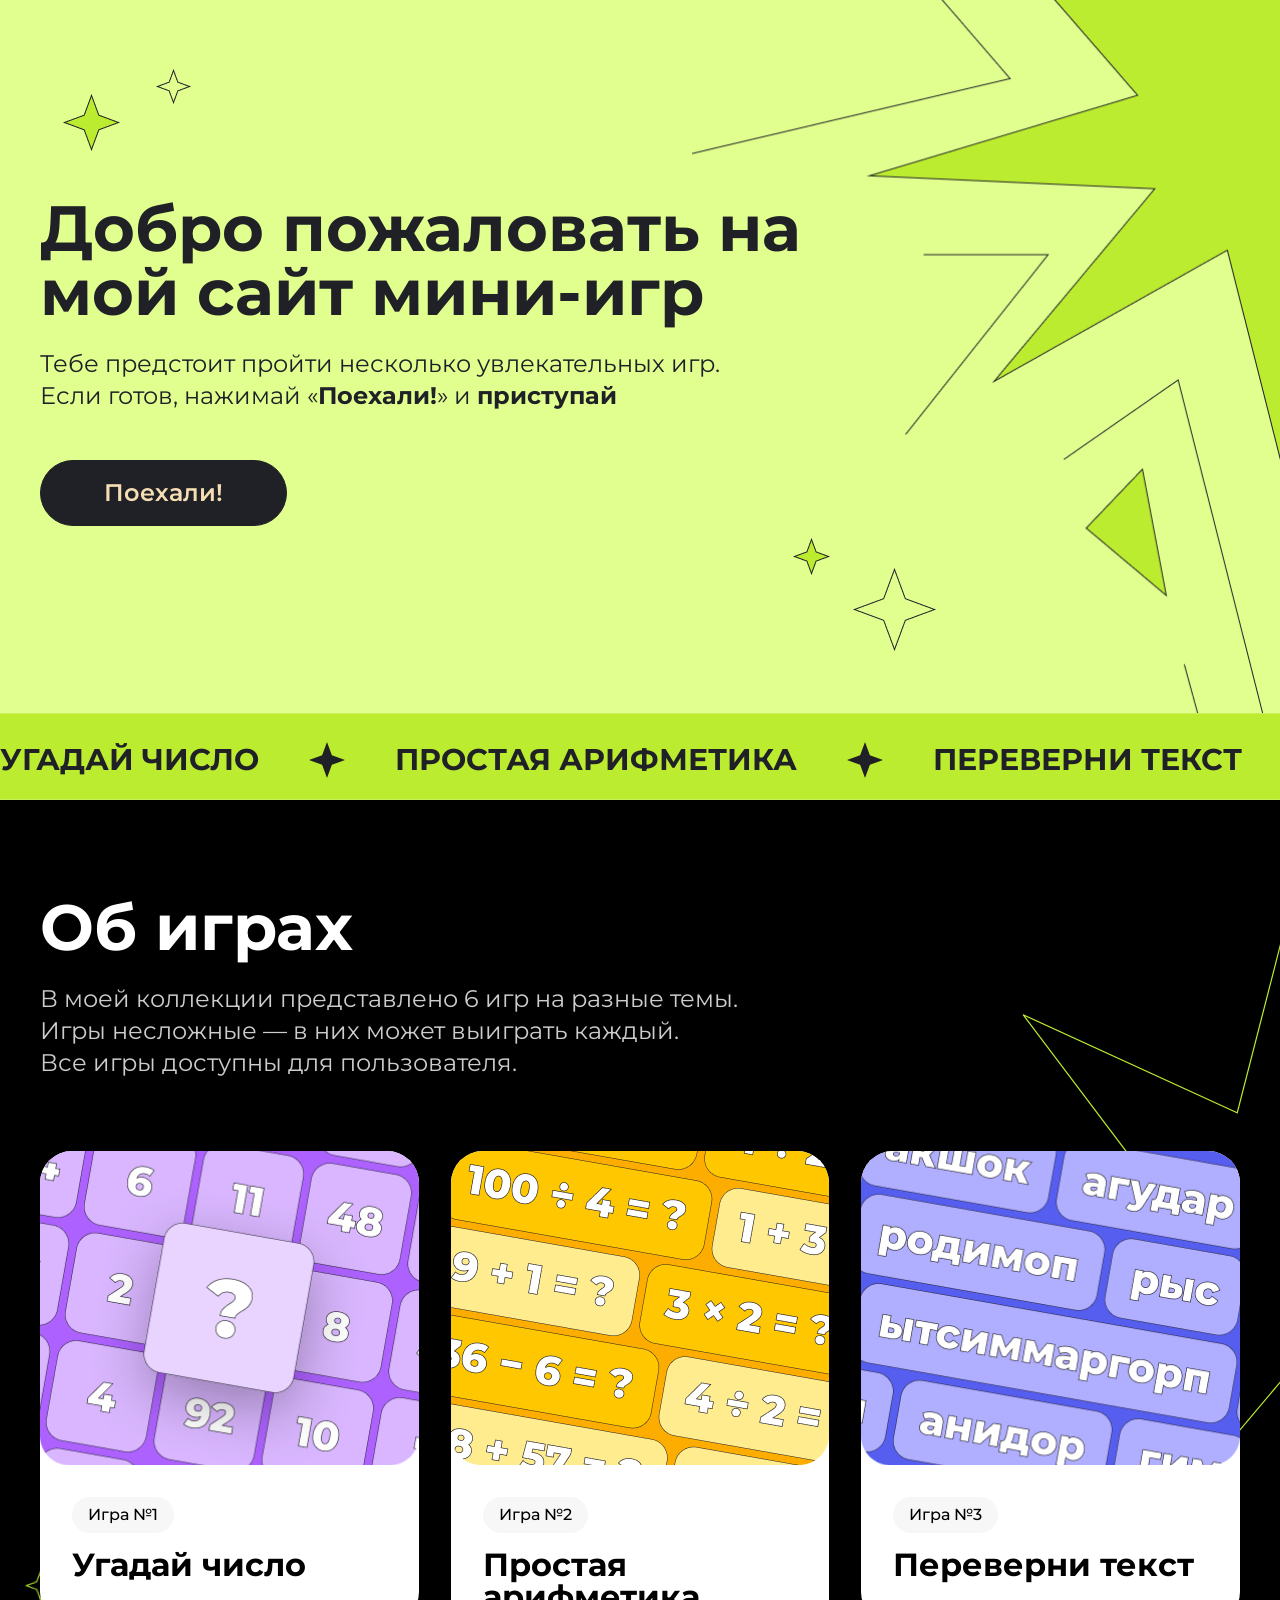
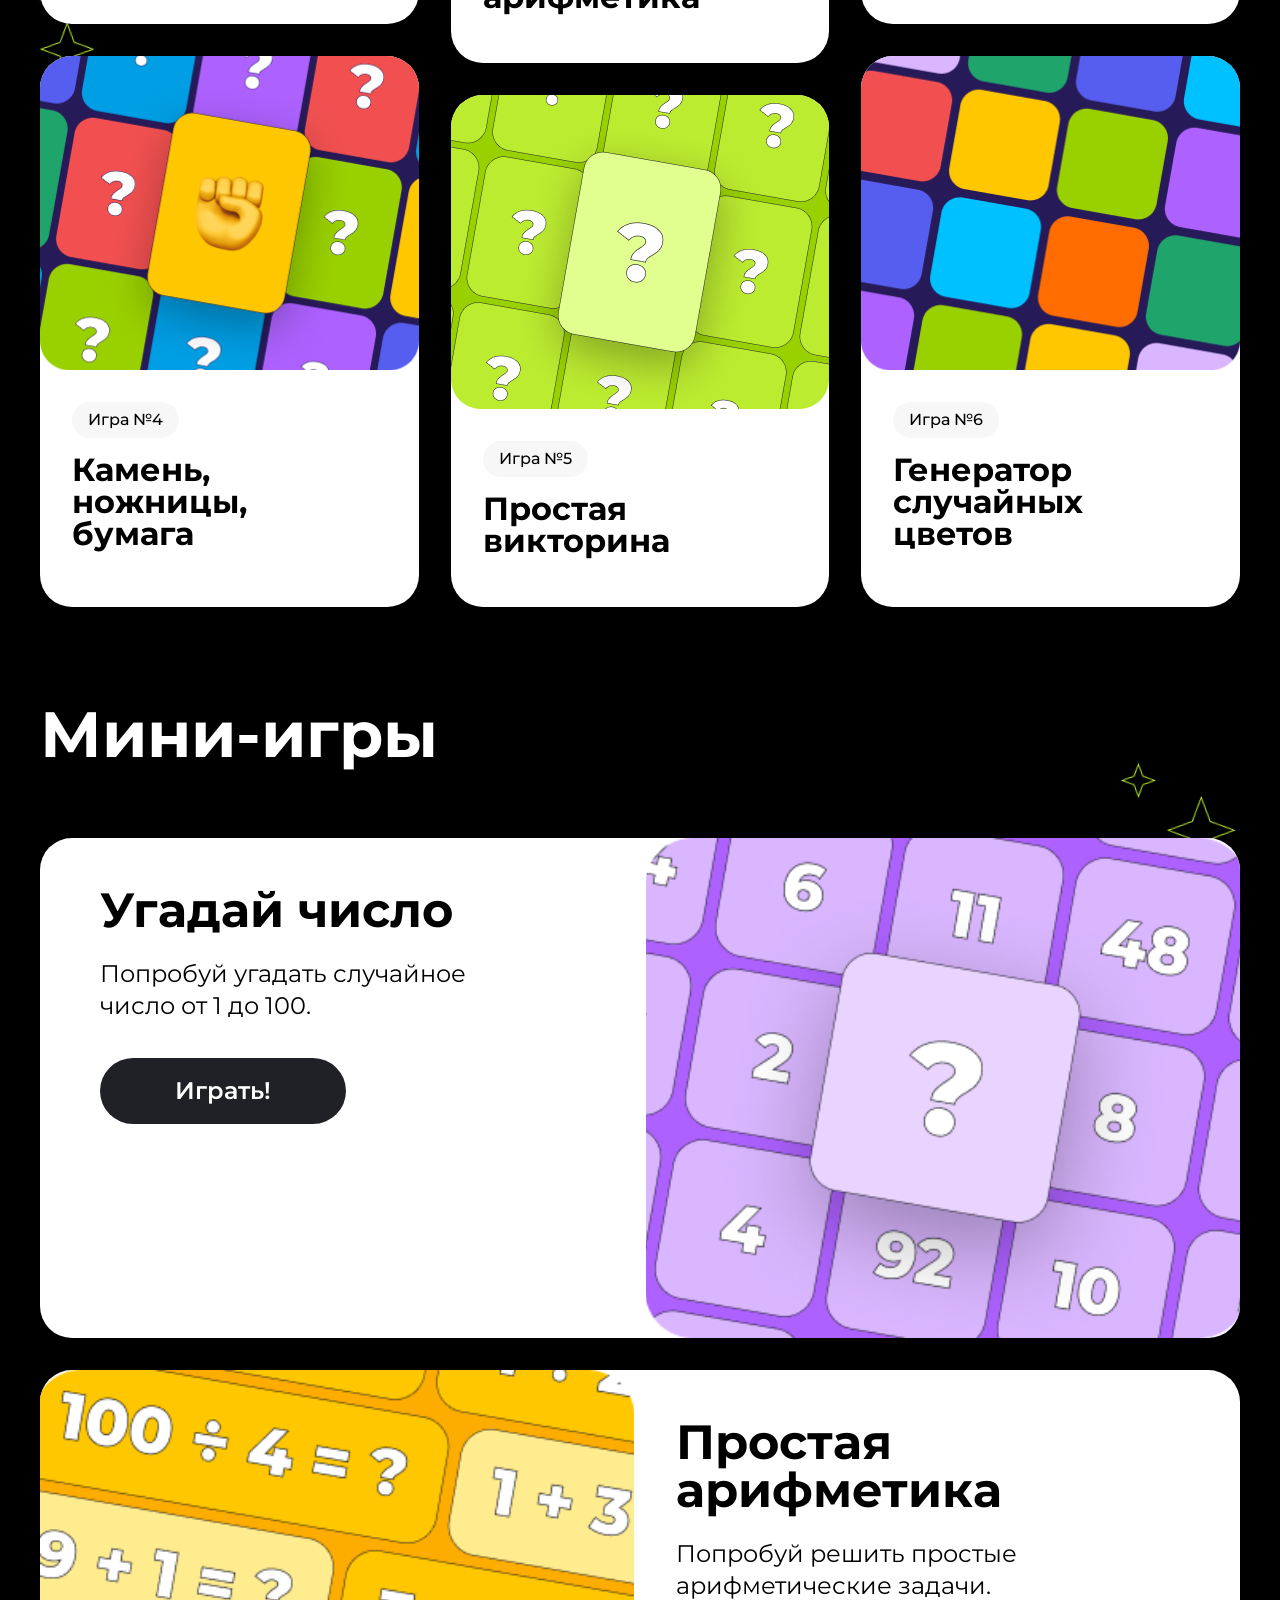
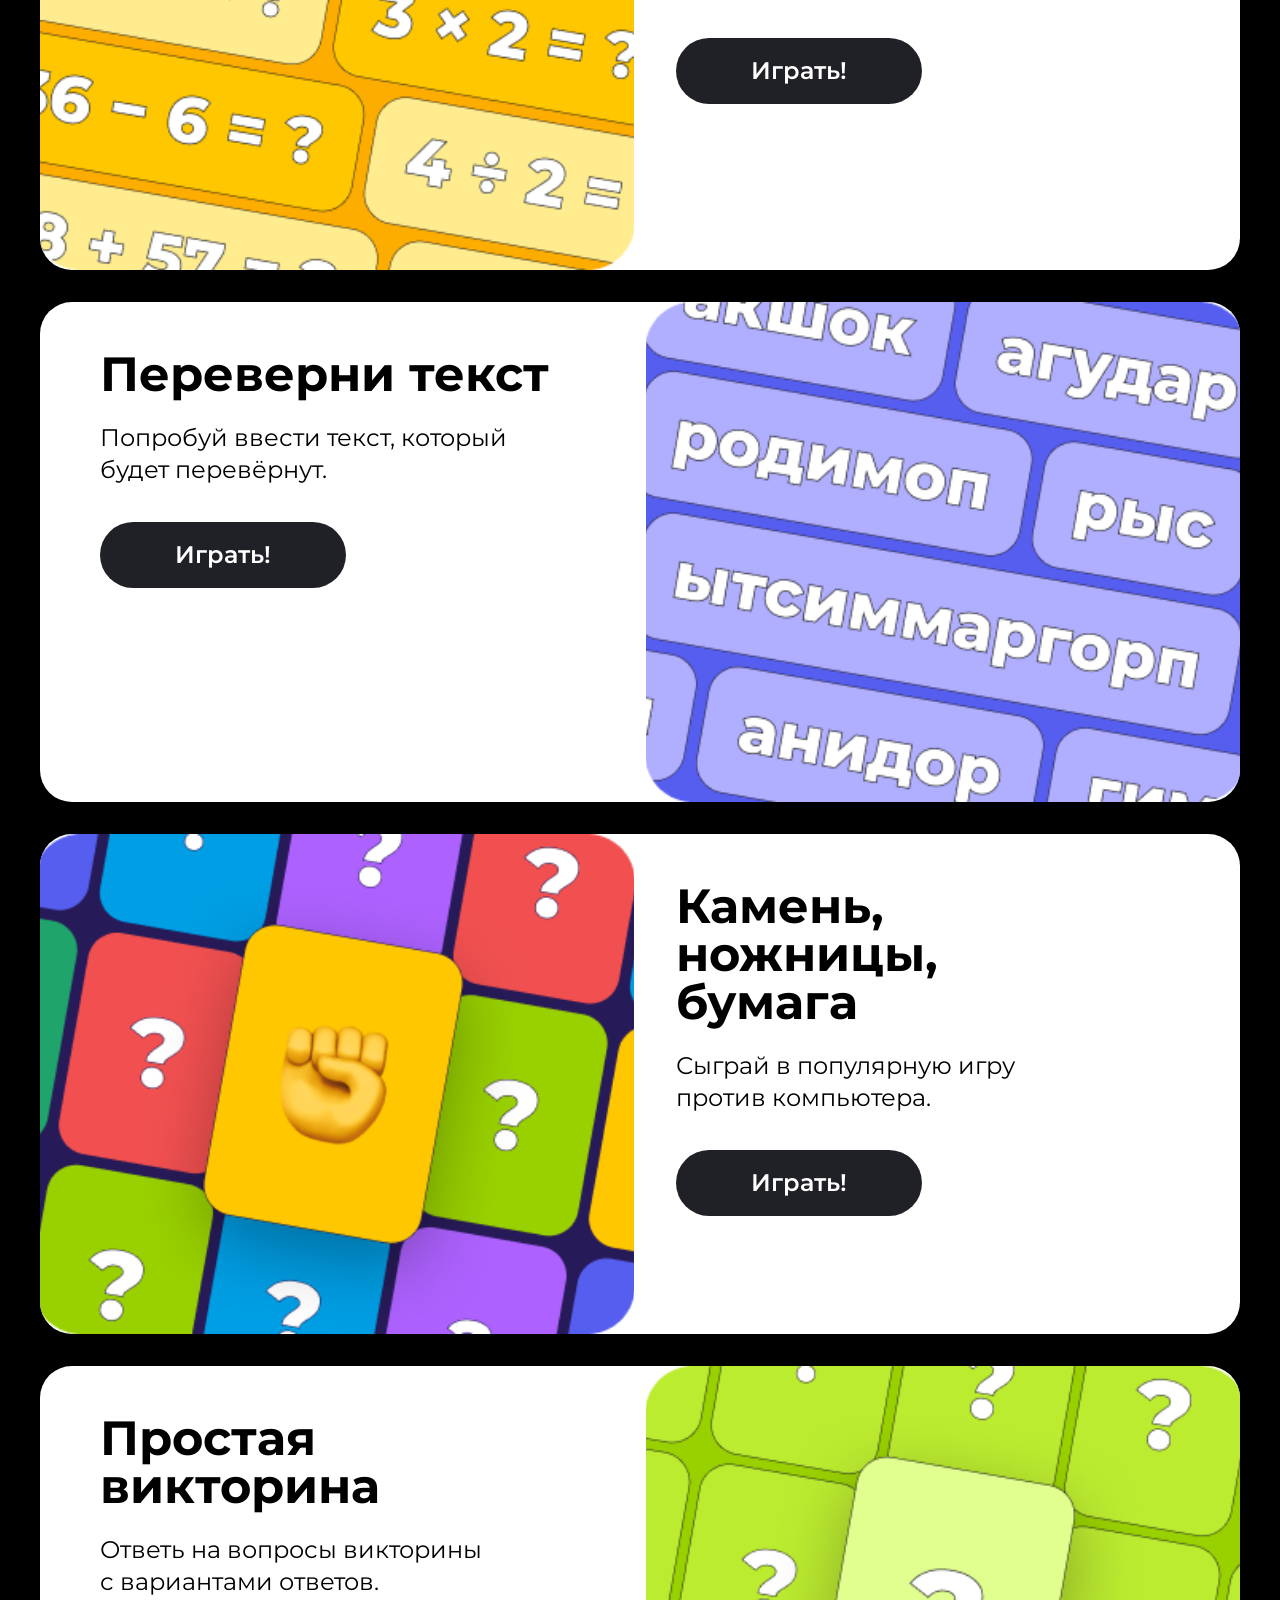
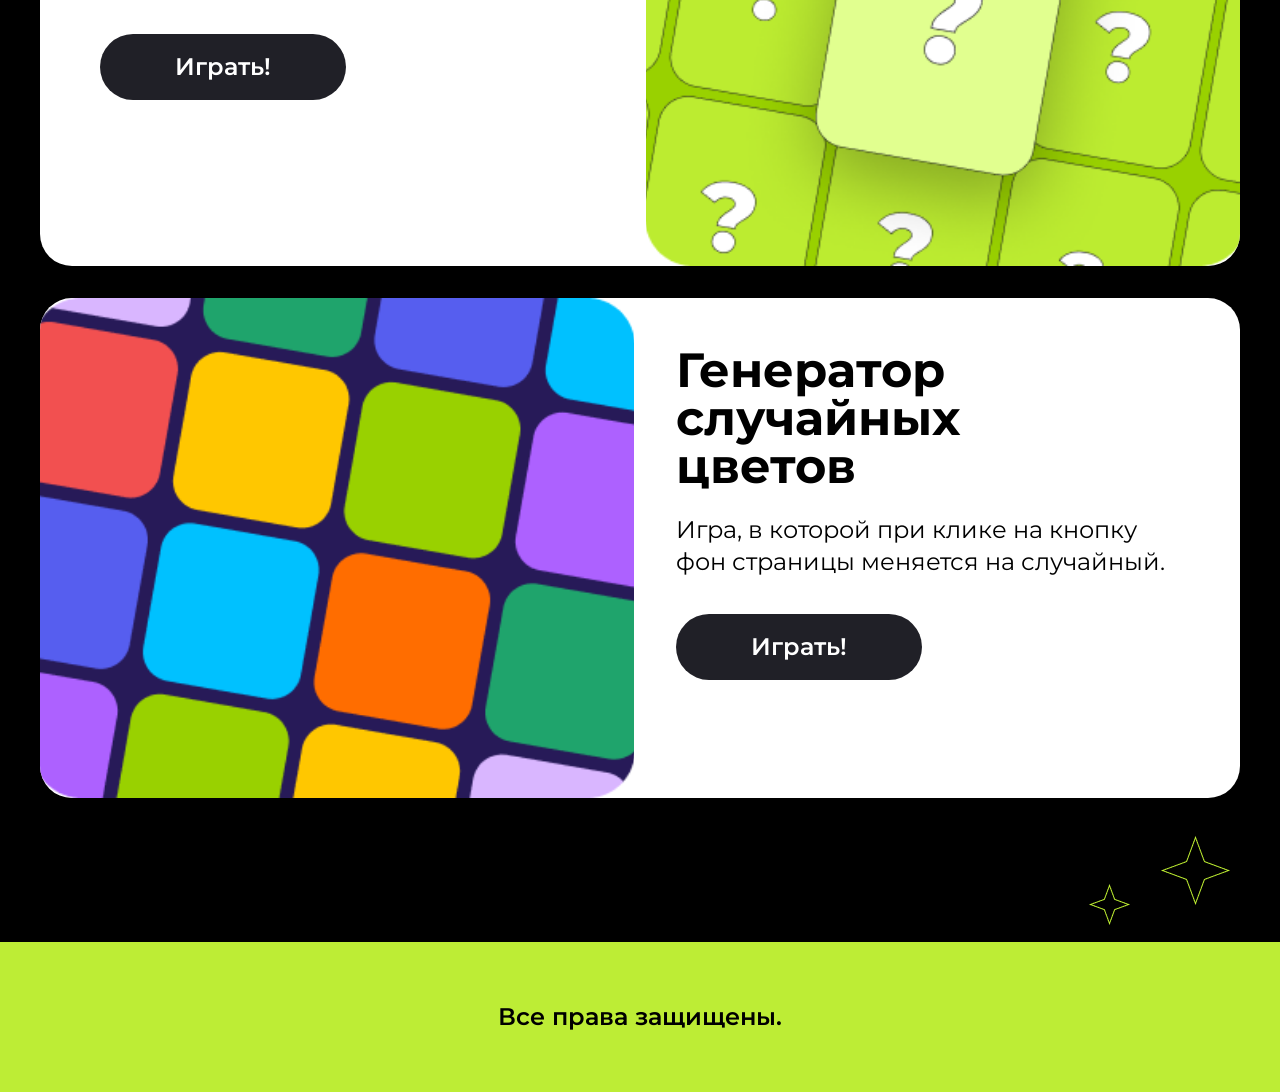
==== index.html @ 779cd5af "исправление замечаний куратора" ====
<!doctype html>
<html lang="en">
  <head>
    <meta charset="UTF-8" />
    <meta name="viewport" content="width=device-width, initial-scale=1.0" />
    <title>Homework1.</title>
    <link rel="preconnect" href="https://fonts.googleapis.com" />
    <link rel="preconnect" href="https://fonts.gstatic.com" crossorigin />
    <link
      href="https://fonts.googleapis.com/css2?family=Montserrat:ital,wght@0,100..900;1,100..900&display=swap"
      rel="stylesheet"
    />

    <link rel="stylesheet" href="style.css" />
  </head>
  <body>
    <div class="wrapper">
      <div class="star-decor">
        <img
          src="./img/Stardekor1.png"
          alt="Декор"
          class="star-decor__left-mini"
        />
        <img
          src="./img/Stardecor2.png"
          alt="Декор"
          class="star-decor__left-big"
        />
        <img
          src="./img/Stardecor3.png"
          alt="Декор"
          class="star-decor__right-mini"
        />
        <img
          src="./img/Stardecor4.png"
          alt="Декор"
          class="star-decor__right-big"
        />
        <img
          src="./img/Stardecor5.png"
          alt="Декор"
          class="star-decor__bottom-mini"
        />
        <img
          src="./img/Stardecor6.png"
          alt="Декор"
          class="star-decor__bottom-big"
        />
      </div>

      <!-- ==================== 1. ГЛАВНЫЙ ЭКРАН (ШАПКА) ==================== -->
      <header class="hero">
        <div class="hero__card welcome-card center">
          <!-- Контентная левая часть с текстом -->
          <div class="welcome-card__content">
            <h1 class="welcome-card__title">
              Добро пожаловать на мой сайт мини-игр
            </h1>
            <p class="welcome-card__text">
              Тебе предстоит пройти несколько увлекательных игр. Если готов,
              нажимай «<strong>Поехали!</strong>» и <strong>приступай</strong>
            </p>
            <!-- <button class="welcome-card__btn">Поехали!</button>
          </div>-->
            <a href="#games-about" class="welcome-card__btn welcome-card__btn"
              >Поехали!</a
            >
            <a href="#mobile-games-about" class="welcome-card__mob-btn"
              >Поехали!</a
            >

            <!-- Большая звезда-вспышка (Ваш Star 1) — вынесена отдельно как независимый фон -->
            <img
              class="welcome-card__image"
              src="./img/Star1.png"
              alt="Большая звезда"
            />
            <img
              class="welcome-card__mobil"
              src="./img/mobilstar.png"
              alt="Мобильная звеза"
            />

            <!-- Невидимая обертка, которая запирает маленькие звездочки внутри зеленого поля -->
            <div class="welcome-card__stars">
              <img
                class="welcome-card__star welcome-card__star_2"
                src="./img/Star2.png"
                alt="Декор"
              />
              <img
                class="welcome-card__star welcome-card__star_3"
                src="./img/Star3.png"
                alt="Декор"
              />
              <img
                class="welcome-card__star welcome-card__star_4"
                src="./img/Star4.png"
                alt="Декор"
              />
              <img
                class="welcome-card__star welcome-card__star_5"
                src="./img/Star5.png"
                alt="Декор"
              />
            </div>

            <!-- БЕГУЩАЯ СТРОКА С НАЗВАНИЯМИ ИГР -->
            <div class="hero__marquee marquee">
              <div class="marquee__inner">
                <!-- Оригинальный ряд -->
                <div class="marquee__line">
                  <span>УГАДАЙ ЧИСЛО</span>
                  <svg
                    class="marquee__star"
                    width="20"
                    height="20"
                    viewBox="0 0 36 36"
                    fill="none"
                    xmlns="http://w3.org"
                  >
                    <path
                      d="M18 0L22.8616 13.1384L36 18L22.8616 22.8616L18 36L13.1384 22.8616L0 18L13.1384 13.1384L18 0Z"
                      fill="currentColor"
                    />
                  </svg>

                  <span>ПРОСТАЯ АРИФМЕТИКА</span>
                  <svg
                    class="marquee__star"
                    width="20"
                    height="20"
                    viewBox="0 0 36 36"
                    fill="none"
                    xmlns="http://w3.org"
                  >
                    <path
                      d="M18 0L22.8616 13.1384L36 18L22.8616 22.8616L18 36L13.1384 22.8616L0 18L13.1384 13.1384L18 0Z"
                      fill="currentColor"
                    />
                  </svg>

                  <span>ПЕРЕВЕРНИ ТЕКСТ</span>
                  <svg
                    class="marquee__star"
                    width="20"
                    height="20"
                    viewBox="0 0 36 36"
                    fill="none"
                    xmlns="http://w3.org"
                  >
                    <path
                      d="M18 0L22.8616 13.1384L36 18L22.8616 22.8616L18 36L13.1384 22.8616L0 18L13.1384 13.1384L18 0Z"
                      fill="currentColor"
                    />
                  </svg>

                  <span>КАМЕНЬ, НОЖНИЦЫ, БУМАГА</span>
                  <svg
                    class="marquee__star"
                    width="20"
                    height="20"
                    viewBox="0 0 36 36"
                    fill="none"
                    xmlns="http://w3.org"
                  >
                    <path
                      d="M18 0L22.8616 13.1384L36 18L22.8616 22.8616L18 36L13.1384 22.8616L0 18L13.1384 13.1384L18 0Z"
                      fill="currentColor"
                    />
                  </svg>

                  <span>ПРОСТАЯ ВИКТОРИНА</span>
                  <svg
                    class="marquee__star"
                    width="20"
                    height="20"
                    viewBox="0 0 36 36"
                    fill="none"
                    xmlns="http://w3.org"
                  >
                    <path
                      d="M18 0L22.8616 13.1384L36 18L22.8616 22.8616L18 36L13.1384 22.8616L0 18L13.1384 13.1384L18 0Z"
                      fill="currentColor"
                    />
                  </svg>

                  <span>ГЕНЕРАТОР ЦВЕТОВ</span>
                  <svg
                    class="marquee__star"
                    width="20"
                    height="20"
                    viewBox="0 0 36 36"
                    fill="none"
                    xmlns="http://w3.org"
                  >
                    <path
                      d="M18 0L22.8616 13.1384L36 18L22.8616 22.8616L18 36L13.1384 22.8616L0 18L13.1384 13.1384L18 0Z"
                      fill="currentColor"
                    />
                  </svg>
                </div>
                <!-- Копия ряда для эффекта бесконечной прокрутки -->
                <div class="marquee__line" aria-hidden="true">
                  <span>УГАДАЙ ЧИСЛО</span>
                  <svg
                    class="marquee__star"
                    width="20"
                    height="20"
                    viewBox="0 0 36 36"
                    fill="none"
                    xmlns="http://w3.org"
                  >
                    <path
                      d="M18 0L22.8616 13.1384L36 18L22.8616 22.8616L18 36L13.1384 22.8616L0 18L13.1384 13.1384L18 0Z"
                      fill="currentColor"
                    />
                  </svg>

                  <span>ПРОСТАЯ АРИФМЕТИКА</span>
                  <svg
                    class="marquee__star"
                    width="20"
                    height="20"
                    viewBox="0 0 36 36"
                    fill="none"
                    xmlns="http://w3.org"
                  >
                    <path
                      d="M18 0L22.8616 13.1384L36 18L22.8616 22.8616L18 36L13.1384 22.8616L0 18L13.1384 13.1384L18 0Z"
                      fill="currentColor"
                    />
                  </svg>

                  <span>ПЕРЕВЕРНИ ТЕКСТ</span>
                  <svg
                    class="marquee__star"
                    width="20"
                    height="20"
                    viewBox="0 0 36 36"
                    fill="none"
                    xmlns="http://w3.org"
                  >
                    <path
                      d="M18 0L22.8616 13.1384L36 18L22.8616 22.8616L18 36L13.1384 22.8616L0 18L13.1384 13.1384L18 0Z"
                      fill="currentColor"
                    />
                  </svg>

                  <span>КАМЕНЬ, НОЖНИЦЫ, БУМАГА</span>
                  <svg
                    class="marquee__star"
                    width="20"
                    height="20"
                    viewBox="0 0 36 36"
                    fill="none"
                    xmlns="http://w3.org"
                  >
                    <path
                      d="M18 0L22.8616 13.1384L36 18L22.8616 22.8616L18 36L13.1384 22.8616L0 18L13.1384 13.1384L18 0Z"
                      fill="currentColor"
                    />
                  </svg>

                  <span>ПРОСТАЯ ВИКТОРИНА</span>
                  <svg
                    class="marquee__star"
                    width="20"
                    height="20"
                    viewBox="0 0 36 36"
                    fill="none"
                    xmlns="http://w3.org"
                  >
                    <path
                      d="M18 0L22.8616 13.1384L36 18L22.8616 22.8616L18 36L13.1384 22.8616L0 18L13.1384 13.1384L18 0Z"
                      fill="currentColor"
                    />
                  </svg>

                  <span>ГЕНЕРАТОР ЦВЕТОВ</span>
                  <svg
                    class="marquee__star"
                    width="20"
                    height="20"
                    viewBox="0 0 36 36"
                    fill="none"
                    xmlns="http://w3.org"
                  >
                    <path
                      d="M18 0L22.8616 13.1384L36 18L22.8616 22.8616L18 36L13.1384 22.8616L0 18L13.1384 13.1384L18 0Z"
                      fill="currentColor"
                    />
                  </svg>
                </div>
              </div>
            </div>
          </div>
        </div>
      </header>

      <main class="content">
        <!-- ================= 2. СЕКЦИЯ: ОБ ИГРАХ (ПРЕВЬЮ) ================= -->
        <section class="games-about center" id="games-about">
          <a class="games-about__star-bg" href="#">
            <svg
              width="800"
              height="680"
              viewBox="0 0 458 567"
              fill="none"
              xmlns="http://www.w3.org/2000/svg"
            >
              <path
                d="M311.161 184.877L311.375 185.435L311.886 185.126L479.433 83.8167L380.124 252.557L379.822 253.073L380.382 253.28L564.052 321.108L370.208 348.674L369.616 348.758L369.804 349.326L431.289 535.215L288.879 400.849L288.444 400.439L288.117 400.94L181.119 564.91L197.378 369.793L197.429 369.197L196.833 369.254L1.92162 387.833L164.61 278.892L165.107 278.56L164.691 278.129L28.6394 137.326L215.247 196.597L215.817 196.778L215.894 196.186L241.151 2.02592L311.161 184.877Z"
                stroke="#BCEC30"
              />
            </svg>
          </a>
          <h2 class="games-about__title">Об играх</h2>
          <p class="games-about__subtitle">
            В моей коллекции представлено 6 игр на разные темы.<br />Игры
            несложные — в них может выиграть каждый.<br />Все игры доступны для
            пользователя.
          </p>

          <!-- Сетка маленьких вертикальных карточек -->
          <div class="games-about__container">
            <!-- Карточка 1 -->
            <a href="#game-guess" class="games-about__card-link">
              <article class="game-card game-card_mini">
                <div
                  class="game-card__image"
                  style="background-image: url(./img/guess.png)"
                ></div>
                <div class="game-card__info">
                  <div class="game-card__number">Игра №1</div>
                  <h3 class="game-card__title">Угадай число</h3>
                </div>
              </article>
            </a>

            <!-- Карточка 2 -->
            <a href="#game-math" class="games-about__card-link">
              <article class="game-card game-card_medium">
                <div
                  class="game-card__image"
                  style="background-image: url(./img/math.png)"
                ></div>
                <div class="game-card__info">
                  <div class="game-card__number">Игра №2</div>
                  <h3 class="game-card__title">Простая арифметика</h3>
                </div>
              </article>
            </a>

            <!-- Карточка 3 -->
            <a href="#game-reverse" class="games-about__card-link">
              <article class="game-card game-card_mini">
                <div
                  class="game-card__image"
                  style="background-image: url(./img/reverse.png)"
                ></div>
                <div class="game-card__info">
                  <div class="game-card__number">Игра №3</div>
                  <h3 class="game-card__title">Переверни текст</h3>
                </div>
              </article>
            </a>

            <!-- Карточка 4 -->
            <a href="#game-rps" class="games-about__card-link">
              <article class="game-card game-card_max">
                <div
                  class="game-card__image"
                  style="background-image: url(./img/rps.png)"
                ></div>
                <div class="game-card__info">
                  <div class="game-card__number">Игра №4</div>
                  <h3 class="game-card__title">Камень, ножницы,<br />бумага</h3>
                </div>
              </article>
            </a>

            <!-- Карточка 5 -->
            <a href="#game-quiz" class="games-about__card-link">
              <article class="game-card game-card_medium">
                <div
                  class="game-card__image"
                  style="background-image: url(./img/quiz.png)"
                ></div>
                <div class="game-card__info">
                  <div class="game-card__number">Игра №5</div>
                  <h3 class="game-card__title">Простая викторина</h3>
                </div>
              </article>
            </a>

            <!-- Карточка 6 -->
            <a href="#game-color" class="games-about__card-link">
              <article class="game-card game-card_max">
                <div
                  class="game-card__image"
                  style="background-image: url(./img/color.png)"
                ></div>
                <div class="game-card__info">
                  <div class="game-card__number">Игра №6</div>
                  <h3 class="game-card__title">Генератор случайных цветов</h3>
                </div>
              </article>
            </a>
          </div>
        </section>

        <!-- ================= 3. СЕКЦИЯ: МИНИ-ИГРЫ (ПОЛНЫЕ) ================= -->
        <section class="games-list center" id="mobile-games-about">
          <h2 class="games-list__title">Мини-игры</h2>

          <!-- Сетка больших горизонтальных карточек с кнопками -->
          <div class="games-list__container">
            <!-- Полная карточка 1 -->
            <a href="#" class="games-list__card-link" id="game-guess">
              <article class="game-card">
                <div
                  class="game-card__image"
                  style="background-image: url(./img/guess.png)"
                ></div>
                <div class="game-card__info">
                  <h3 class="game-card__title">Угадай число</h3>
                  <p class="game-card__text">
                    Попробуй угадать случайное<br />число от 1 до 100.
                  </p>
                  <span class="game-card__btn">Играть!</span>
                </div>
              </article>
            </a>

            <!-- Полная карточка 2 -->
            <a href="#" class="games-list__card-link" id="game-math">
              <article class="game-card">
                <div
                  class="game-card__image"
                  style="background-image: url(./img/math.png)"
                ></div>
                <div class="game-card__info">
                  <h3 class="game-card__title">Простая арифметика</h3>
                  <p class="game-card__text">
                    Попробуй решить простые арифметические задачи.
                  </p>
                  <span class="game-card__btn">Играть!</span>
                </div>
              </article>
            </a>

            <!-- Полная карточка 3 -->
            <a href="#" class="games-list__card-link" id="game-reverse">
              <article class="game-card">
                <div
                  class="game-card__image"
                  style="background-image: url(./img/reverse.png)"
                ></div>
                <div class="game-card__info">
                  <h3 class="game-card__title">Переверни текст</h3>
                  <p class="game-card__text">
                    Попробуй ввести текст, который<br />будет перевёрнут.
                  </p>
                  <span class="game-card__btn">Играть!</span>
                </div>
              </article>
            </a>

            <!-- Полная карточка 4 -->
            <a href="#" class="games-list__card-link" id="game-rps">
              <article class="game-card">
                <div
                  class="game-card__image"
                  style="background-image: url(./img/rps.png)"
                ></div>
                <div class="game-card__info">
                  <h3 class="game-card__title">
                    Камень,<br />ножницы,<br />бумага
                  </h3>
                  <p class="game-card__text">
                    Сыграй в популярную игру<br />против компьютера.
                  </p>
                  <span class="game-card__btn">Играть!</span>
                </div>
              </article>
            </a>

            <!-- Полная карточка 5 -->
            <a href="#" class="games-list__card-link" id="game-quiz">
              <article class="game-card">
                <div
                  class="game-card__image"
                  style="background-image: url(./img/quiz.png)"
                ></div>
                <div class="game-card__info">
                  <h3 class="game-card__title">Простая викторина</h3>
                  <p class="game-card__text">
                    Ответь на вопросы викторины<br />с вариантами ответов.
                  </p>
                  <span class="game-card__btn">Играть!</span>
                </div>
              </article>
            </a>

            <!-- Полная карточка 6 -->
            <a href="#" class="games-list__card-link" id="game-color">
              <article class="game-card">
                <div
                  class="game-card__image"
                  style="background-image: url(./img/color.png)"
                ></div>
                <div class="game-card__info">
                  <h3 class="game-card__title">
                    Генератор случайных<br />цветов
                  </h3>
                  <p class="game-card__text">
                    Игра, в которой при клике на кнопку фон страницы меняется на
                    случайный.
                  </p>
                  <span class="game-card__btn">Играть!</span>
                </div>
              </article>
            </a>
          </div>
        </section>
      </main>
      <!-- ================= 4. ПОДВАЛ САЙТА (FOOTER) ================= -->
      <footer class="footer">
        <p class="footer__text">Все права защищены.</p>
      </footer>
    </div>
  </body>
</html>
---- style.css ----
/* ================= 1. СБРОС СТИЛЕЙ И БАЗОВЫЕ НАСТРОЙКИ ================= */
* {
  margin: 0;
  padding: 0;
  box-sizing: border-box;
}

html {
  scroll-behavior: smooth; /* Плавная прокрутка по якорным ссылкам # */
}
/*Задолбалась, то шрифт не меняется, то полоса скролла*/
html,
body {
  -webkit-text-size-adjust: 100%;
  text-size-adjust: 100%;
  width: 100%;
  overflow-x: hidden; /* Добавила дважды? */
}
body {
  font-family: "Montserrat", sans-serif;
  background-color: #a7a5ac;
  color: #202027;
  overflow-x: hidden; /* Защита от появления горизонтальной полосы прокрутки */
}
.wrapper {
  background-color: #000000;
  width: 100%;
  margin: 0 auto;
  position: relative;
  min-height: 100vh;
}
.center {
  padding-left: calc(50% - 600px);
  padding-right: calc(50% - 600px);
}
/* ================= 2. ГЛАВНЫЙ ЭКРАН (HERO / WELCOME) ================= */
.hero {
  width: 100%;
}

.welcome-card {
  position: relative; /* Обязательно! Якорь для абсолютной картинки и звезд */
  display: flex;
  height: 800px;
  background-color: #e1ff8f;
  z-index: 2;
  flex-direction: column;
  align-items: flex-start;
  width: 100%;
}

.welcome-card__content {
  max-width: 770px;
  width: 100%;
  /*height: 358px;*/
  margin-top: 196px;

  display: flex;
  flex-direction: column;
  justify-content: flex-start;
  align-items: flex-start;
}

.welcome-card__title {
  font-size: 64px;
  font-weight: 700;
  line-height: 100%;
  /*color: #202027;*/
}
.welcome-card__text {
  font-size: 24px;
  line-height: 32px;
  font-weight: 400;
  margin-top: 24px;
  max-width: 720px;
}
.welcome-card__btn {
  width: 247px;
  height: 66px;
  background-color: #202027;
  border-radius: 60px;
  border: 1px solid #202027;
  padding: 16px 65px;
  font-size: 24px;
  line-height: 124%;
  font-weight: 600;
  color: wheat;
  text-decoration: none;

  display: flex;
  align-items: center;
  justify-content: center;
  cursor: pointer;
  transition: all 0.3s ease;
  margin-top: 48px;
}
.welcome-card__btn:hover {
  background-color: white;
  border-color: black;
  color: #000;
}

.welcome-card__image {
  position: absolute;
  right: 0;
  top: 0;
  height: 100%;
  width: auto;
  z-index: 1;
  pointer-events: none;
}
.welcome-card__mobil {
  display: none;
}
.welcome-card__stars {
  position: absolute;
  top: 0;
  left: 0;
  width: 100vw;
  height: 100%;
  margin-left: calc(-50vw + 50%);
  margin-right: calc(-50vw + 50%);
  z-index: 2;
  pointer-events: none;
}
.welcome-card__star {
  position: absolute;
  object-fit: contain;
  height: auto;
}
/*Индивидуальное расположение звезд по макету*/
.welcome-card__star_5 {
  top: 538px;
  right: 450px;
  opacity: 1;
  border-width: 1px;
}
.welcome-card__star_3 {
  top: 69px;
  left: 156px;
  opacity: 1;
  border-width: 1px;
}
.welcome-card__star_4 {
  top: 568px;
  right: 344px;

  opacity: 1;
  border-width: 1px;
}

.welcome-card__star_2 {
  top: 94px;
  left: 63px;
  opacity: 1;
  border-width: 1px;
}

/* ================= 3. АНИМИРОВАННАЯ БЕГУЩАЯ СТРОКА ================= */

.marquee {
  width: 100vw;
  height: 87px;
  position: absolute;
  bottom: 0;
  left: 50%;
  transform: translateX(-50%);
  overflow: hidden;

  background-color: #bcec30;
  border-top: 1px solid rgba(255, 255, 255, 0.2);
  border-bottom: 1px solid rgba(255, 255, 255, 0.2);

  padding-top: 27px;
  padding-bottom: 27px;
  margin-top: 40px;
  z-index: 3;
}
.marquee__inner {
  display: flex;
  width: max-content;
  animation: scroll-marquee 20s linear infinite;
}

.marquee__line {
  position: relative;
  z-index: 2;
  display: flex;
  align-items: center;
  gap: 50px;
  padding-right: 10px;
}

.marquee__line span {
  font-size: 30px;
  font-weight: 700;
  color: #202027;
  text-transform: uppercase;
  white-space: nowrap;
}

.marquee__star {
  width: 36px;
  height: 36px;
  object-fit: contain;
}
@keyframes scroll-marquee {
  0% {
    transform: translateX(0%);
  }
  100% {
    transform: translateX(-50%);
  }
}

/* ================= 4. ГЛАВНЫЙ КОНТЕНТ (MAIN) ================= */
.content {
  max-width: 1440px;
  margin: 0 auto;
  /* padding: 80px 20px;*/
  display: flex;
  flex-direction: column;
  /* gap: 100px; /* Расстояние между секциями "Об играх" и "Мини-игры" */
  background-color: #000000;
}
.games-about__star-bg {
  position: absolute;
  z-index: 2;
  margin-top: 78px;
  margin-left: 800px;
  transform: rotate(7deg);
}

/* Стили заголовков и подзаголовков секций */
.games-about__title,
.games-list__title {
  font-size: 64px;
  font-weight: 700;
  line-height: 100%;
  color: white;
  margin-top: 95px;
}

.games-about__subtitle {
  font-size: 24px;
  color: #cccccc;
  max-width: 788px;
  line-height: 32px;
  margin-top: 24px;
  font-weight: 400;
}

/* ================= 5. СНАТСКИ ДЛЯ КАРТОЧЕК (GRID) ================= */
.games-about__container {
  display: grid;
  grid-template-columns: repeat(3, 1fr); /* 3 квадратные карточки в ряд */
  gap: 32px;
  margin-top: 72px;
  align-items: start;
  overflow: hidden;
}

.games-list__container {
  display: grid;
  grid-template-columns: 1fr;
  gap: 32px;
  margin-top: 72px;
}

/* Общие обертки-ссылки для карточек */
.games-about__card-link,
.games-list__card-link {
  text-decoration: none;
  color: inherit;
  display: block;
}

/* ================= 6. УНИВЕРСАЛЬНЫЙ БЛОК КАРТОЧКИ (game-card) ================= */
.game-card {
  position: relative;
  z-index: 3;
  display: flex;
  flex-direction: column; /* По умолчанию карточка вертикальная (для первой секции) */
  background-color: #ffffff;
  overflow: hidden;
  width: 100%;
  border-radius: 32px;
  transition:
    transform 0.3s ease,
    box-shadow 0.3s ease;
}
.game-card_mini {
  height: 473px;
}
.game-card_medium {
  height: 512px;
}
.game-card_max {
  height: 551px;
}

.game-card__image {
  width: 100%;
  height: 314px;
  background-size: cover;
  background-position: center;
  background-repeat: no-repeat;
}

.game-card__info {
  display: flex;
  flex-direction: column;
  align-items: flex-start;
  justify-content: center;
  padding-left: 32px;
  padding-right: 32px;
}

.game-card__number {
  font-size: 16px;
  line-height: 110%;
  font-weight: 500;
  color: #000000;
  background-color: #f7f7f7; /* Серая овальная плашка */
  padding: 9px 16px;
  border-radius: 50px;
  margin-top: 32px;
}

.game-card__title {
  font-size: 32px;
  line-height: 100%;
  font-weight: 700;
  color: #000000;
  margin-top: 16px;
}

/* Эффект наведения (Hover) на маленькие карточки */
.games-about__card-link:hover .game-card {
  transform: scale(1.05);
  box-shadow: 0px 8px 25px rgba(138, 43, 226, 0.4);
  /*transition: transform 0.3s ease, box-shadow 0.3 ease;*/
}

/* ================= 7. ПЕРЕСТРОЕНИЕ КАРТОЧКИ ДЛЯ ВТОРОЙ СЕКЦИИ ================= */

/* Базовое состояние для ВСЕХ карточек */
.games-list__card-link .game-card {
  display: flex;
  flex-direction: row-reverse; /* Картинка справа, текст слева */
  min-height: 500px;
  border-radius: 32px;
  /*gap: 48px;
   margin-left: -2px;*/
}

/*Состояние только для ЧЕТНЫХ ссылок-карточек */
.games-list__card-link:nth-child(even) .game-card {
  flex-direction: row; /* Картинка слева, текст справа */
}

/* Настройки элементов внутри большой карточки */
.games-list .game-card__image {
  /*width: 50%;*/
  max-width: 600px;
  height: auto;
  margin-right: -6px;
  margin-left: -6px;
}

.games-list .game-card__info {
  width: 50%;
  padding-left: 48px;
  padding-right: 48px;
  margin-top: 48px;
  justify-content: flex-start;
}

.games-list .game-card__title {
  font-size: 48px;
  line-height: 100%;
  margin-bottom: 24px;
  margin-top: 0;
}

/* Описание игры (есть только во второй секции) */
.game-card__text {
  font-size: 24px;
  line-height: 32px;
  color: #000000;
  margin-bottom: 36px;
  max-width: 500px;
}

/* Овальная кнопка "Играть!" */
.game-card__btn {
  display: inline-block;
  padding: 16px 75px;
  background-color: #202027;
  color: #ffffff;
  font-size: 24px;
  line-height: 142%;
  font-weight: 600;
  border-radius: 50px;
  cursor: pointer;
  transition:
    background-color 0.3s ease,
    transform 0.2s ease;
}
@media (hover: hover) {
  .game-card__btn:hover {
    background-color: rgb(248, 247, 244);
    color: black;
    outline: 1px solid black;
  }
}

/* ================= 8. ПОДВАЛ САЙТА (FOOTER) ================= */
.footer {
  width: 100%;
  background-color: #bded35;
  height: 150px;
  display: flex;
  justify-content: space-evenly;
  align-items: center;
  margin: 144px auto 0 auto;

  .footer__text {
    font-size: 24px;
    line-height: 100%;
    font-weight: 600;
    text-align: center;
    color: #000;
  }
}
.star-decor {
  position: absolute;
  z-index: 2;
  pointer-events: none;
  top: 0;
  right: 0;
  left: 0;
}
.star-decor__left-mini {
  position: absolute;
  z-index: 2;
  pointer-events: none;
  width: 31.339238597680133;
  height: 31.339238597680133;
  top: 1570px;
  left: 25px;
  border-width: 1px;
  transform: rotate(-5.45deg);
  opacity: 1;
}
.star-decor__left-big {
  position: absolute;
  z-index: 2;
  pointer-events: none;
  width: 54.59828476423661;
  height: 54.59828476423661;
  top: 1622px;
  left: 40px;
  border-width: 1px;
  transform: rotate(-5.45deg);
  opacity: 1;
}
.star-decor__right-mini {
  position: absolute;
  z-index: 2;
  pointer-events: none;
  width: 35.14553881609929;
  height: 35.14553881609929;
  top: 2363px;
  right: 124px;
  border-width: 1px;
  transform: rotate(-7.08deg);
  opacity: 1;
}
.star-decor__right-big {
  position: absolute;
  z-index: 2;
  pointer-events: none;
  width: 68.86170081657656;
  height: 68.86170081657656;
  top: 2396px;
  right: 44px;
  border-width: 1px;
  transform: rotate(-5.45deg);
  opacity: 1;
}
.star-decor__bottom-mini {
  position: absolute;
  z-index: 2;
  pointer-events: none;
  width: 41;
  height: 41;
  top: 5684px;
  right: 150px;
  border-width: 1px;
  opacity: 1;
}
.star-decor__bottom-big {
  position: absolute;
  z-index: 2;
  pointer-events: none;
  width: 69;
  height: 69;
  top: 5636px;
  right: 50px;
  border-width: 1px;
  opacity: 1;
}
@media (min-width: 767px) {
  .games-about__container .game-card_max {
    margin-top: -39px;
  }

  .welcome-card__mob-btn {
    display: none;
  }
}
@media (max-width: 767px) {
  .center {
    padding-left: 16px;
    padding-right: 16px;
  }
  .games-about {
    display: none !important;
  }

  /* 2. Карточка приветствия — увеличиваем внутреннюю высоту снизу */
  .hero {
    max-height: 700px;
  }
  header.hero .welcome-card {
    height: auto;
    min-height: 0;
    padding-top: 147px;
    /*padding-left: 16px;
    padding-right: 16px;*/

    /* Увеличиваем нижний отступ до 182px. <Бегущая строка привязана к самому низу, 
       этот отступ создаст нужное пространство под кнопкой для звёзд и не даст строке налезть на текст */
    padding-bottom: 182px;
    align-items: center;
    justify-content: flex-start;
    position: relative;
  }

  /* 3. Текстовый блок  */
  .welcome-card__content {
    max-width: 300px;
    width: 100%;
    margin-top: 0;
    align-items: center;
    text-align: center;
  }

  /* 4. Заголовок */
  .welcome-card__title {
    font-size: 40px;
    line-height: 100%;
    /*margin-bottom: 24px;*/
  }

  /* 5. Текст описания */
  .welcome-card__text {
    font-size: 16px;
    line-height: 100%;
    max-width: 296px;
    width: 100%;
    text-align: center;
  }

  /* 7. БЕГУЩАЯ СТРОКА */
  .hero__marquee {
    height: auto;
    padding-top: 16px;
    padding-bottom: 16px;
    margin-top: 0; /* Сбрасываем лишний мобильный маржин */
  }
  .marquee__line {
    padding: 0;
    margin: 0;
    display: flex;
    align-items: center;
    gap: 28px;
  }
  .hero__marquee span {
    font-size: 16px;
    line-height: 110%;
    font-weight: 700;
  }

  .marquee__star {
    height: 18px;
    width: 18px;
  }

  /* 8. Маленькие звёздочки */
  .welcome-card__stars {
    display: block;
    position: absolute;
    top: 0;
    left: 0;
    width: 100%;
    height: 100%;
    pointer-events: none;
  }

  .welcome-card__star {
    position: absolute;
    /* right: 0;
    left: 0;*/
    bottom: auto;
  }
  .welcome-card__mobil {
    display: block;
    position: absolute;
    top: 0;
    /* left: auto;*/
    right: 0;
    width: 165px;
    height: auto;
    z-index: 0;
    pointer-events: none;
  }

  /* Расставляем звёзды  */
  .welcome-card__star_2 {
    width: 18px;
    height: 18px;
    top: 530px;
    left: auto;
    right: 70px;
    opacity: 1;
    border-width: 1px;
  }
  .welcome-card__star_3 {
    width: 21px;
    height: 21px;
    top: 64px;
    left: 92px;
  }

  .welcome-card__star_5 {
    width: 35px;
    height: 35px;
    top: 100px;
    left: 40px;
  }
  .welcome-card__star_4 {
    width: 39px;
    height: 41px;
    top: 550px;
    /*left: 350px;*/
    right: 30px;
  }

  /* Скрываю большую контурную звезду */
  .welcome-card__image {
    display: none;
  }

  .games-list__title {
    font-size: 40px;
    line-height: 100%;
    font-weight: 700;
    margin-top: 48px;
  }
  .games-list .game-card__title {
    font-size: 32px;
    line-height: 1.2;
    font-weight: 700;
    margin-bottom: 16px;
  }
  .games-list__container {
    margin-top: 48px;
    gap: 24px;
  }

  .games-list .game-card__info {
    width: auto;
    padding-left: 29px;
    padding-right: 29px;
    margin-top: 29px;
  }
  .games-list__card-link .game-card {
    flex-direction: column;
    height: auto;
    border-radius: 28px;
  }
  .game-card__text {
    font-size: 16px;
    line-height: 1.3;
    margin-bottom: 32px;
  }
  .games-list__card-link:nth-child(even) .game-card {
    flex-direction: column;
  }
  .games-list .game-card__image {
    height: 284px;
    margin-left: 0;
    margin-right: 0;
  }
  .game-card__btn {
    display: flex;
    height: 55px;
    font-size: 16px;
    padding: 16px 26px;
    width: 100%;
    /*max-width: 250px;*/
    align-items: center;
    justify-content: center;
    margin-bottom: 32px;
  }
  .footer {
    margin: 10px auto 0 auto;
    height: 100px;
  }
  .footer__text {
    font-size: 16px !important;
  }
  .star-decor {
    display: none;
  }
  .welcome-card__btn {
    display: none;
  }

  /* 6. Кнопка «Поехали!» */
  .welcome-card__mob-btn {
    width: 285px;
    height: 55px;
    /* padding: 16px 28px;*/
    font-size: 16px;
    line-height: 142%;
    font-weight: 600;
    border-radius: 60px;
    margin-top: 52px;
    background-color: #202027;
    color: white;
    display: flex;
    justify-content: center;
    align-items: center;
    text-decoration: none;
  }
}
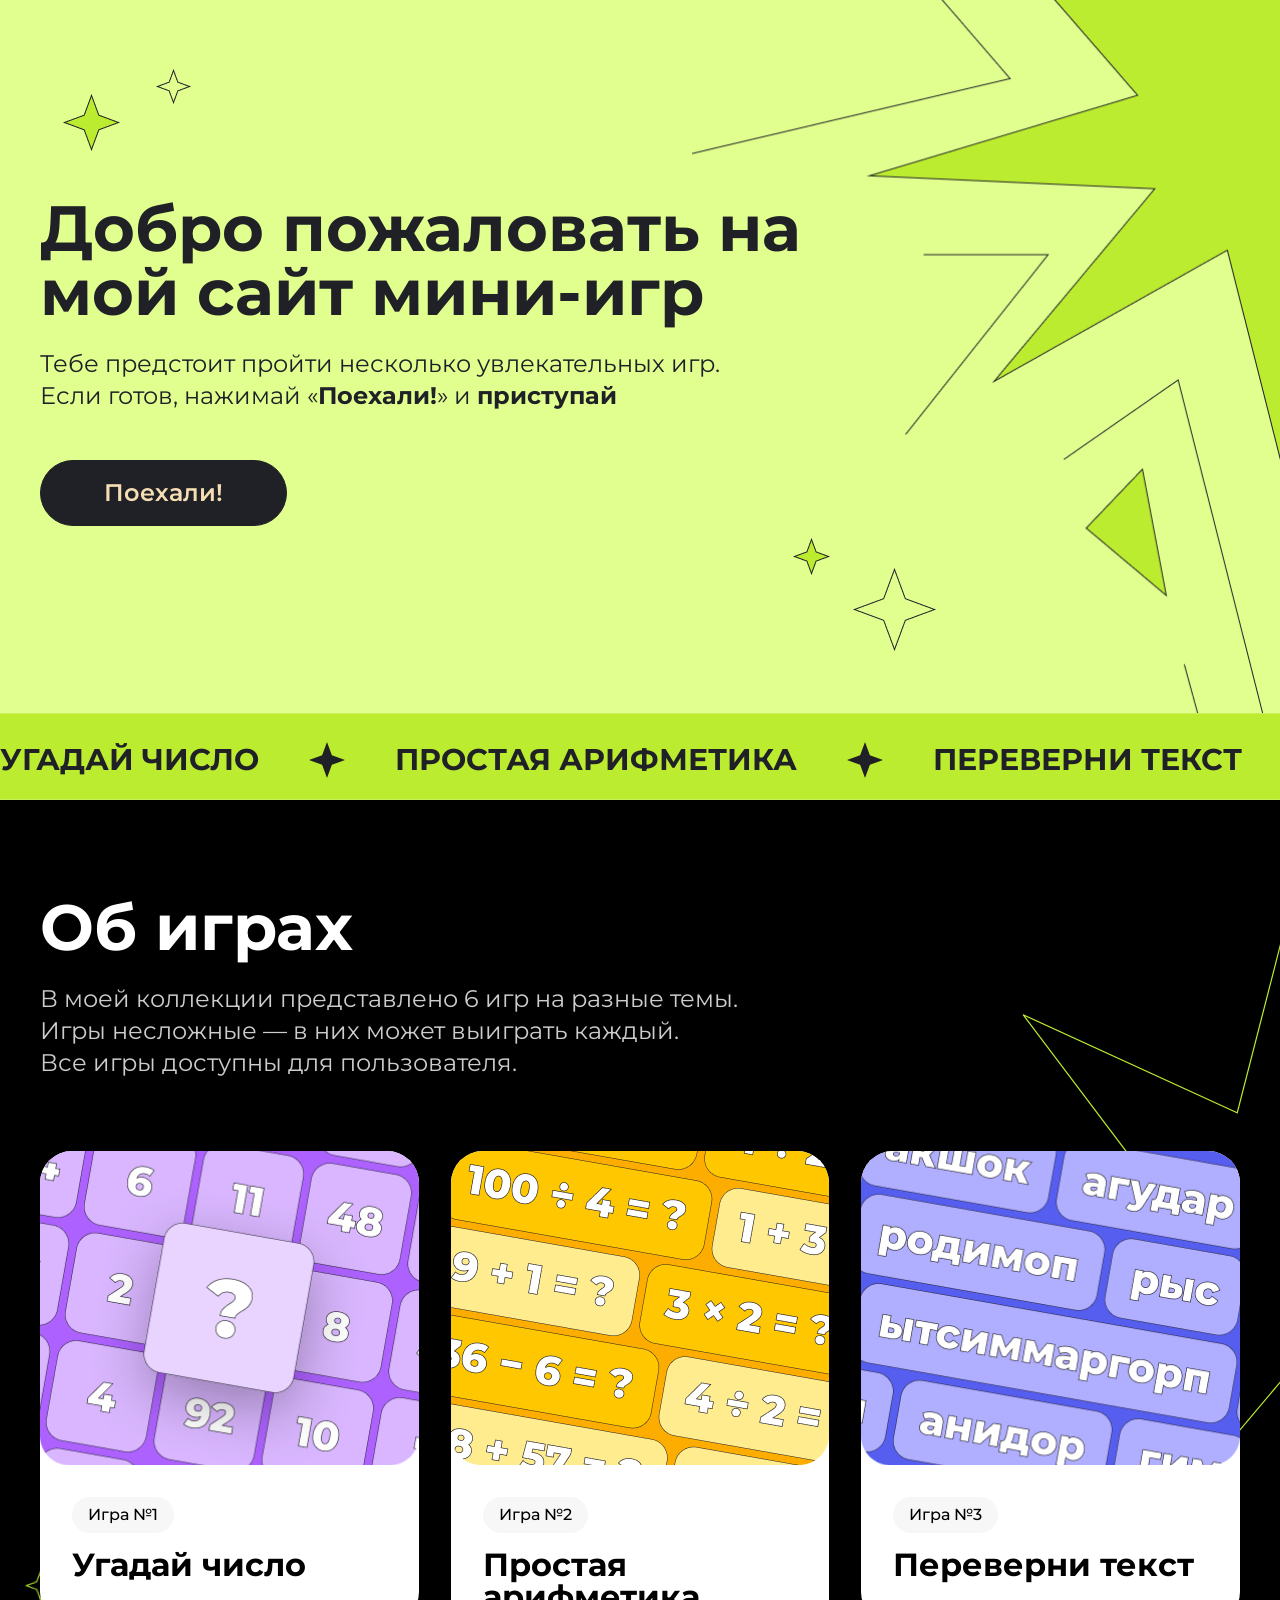
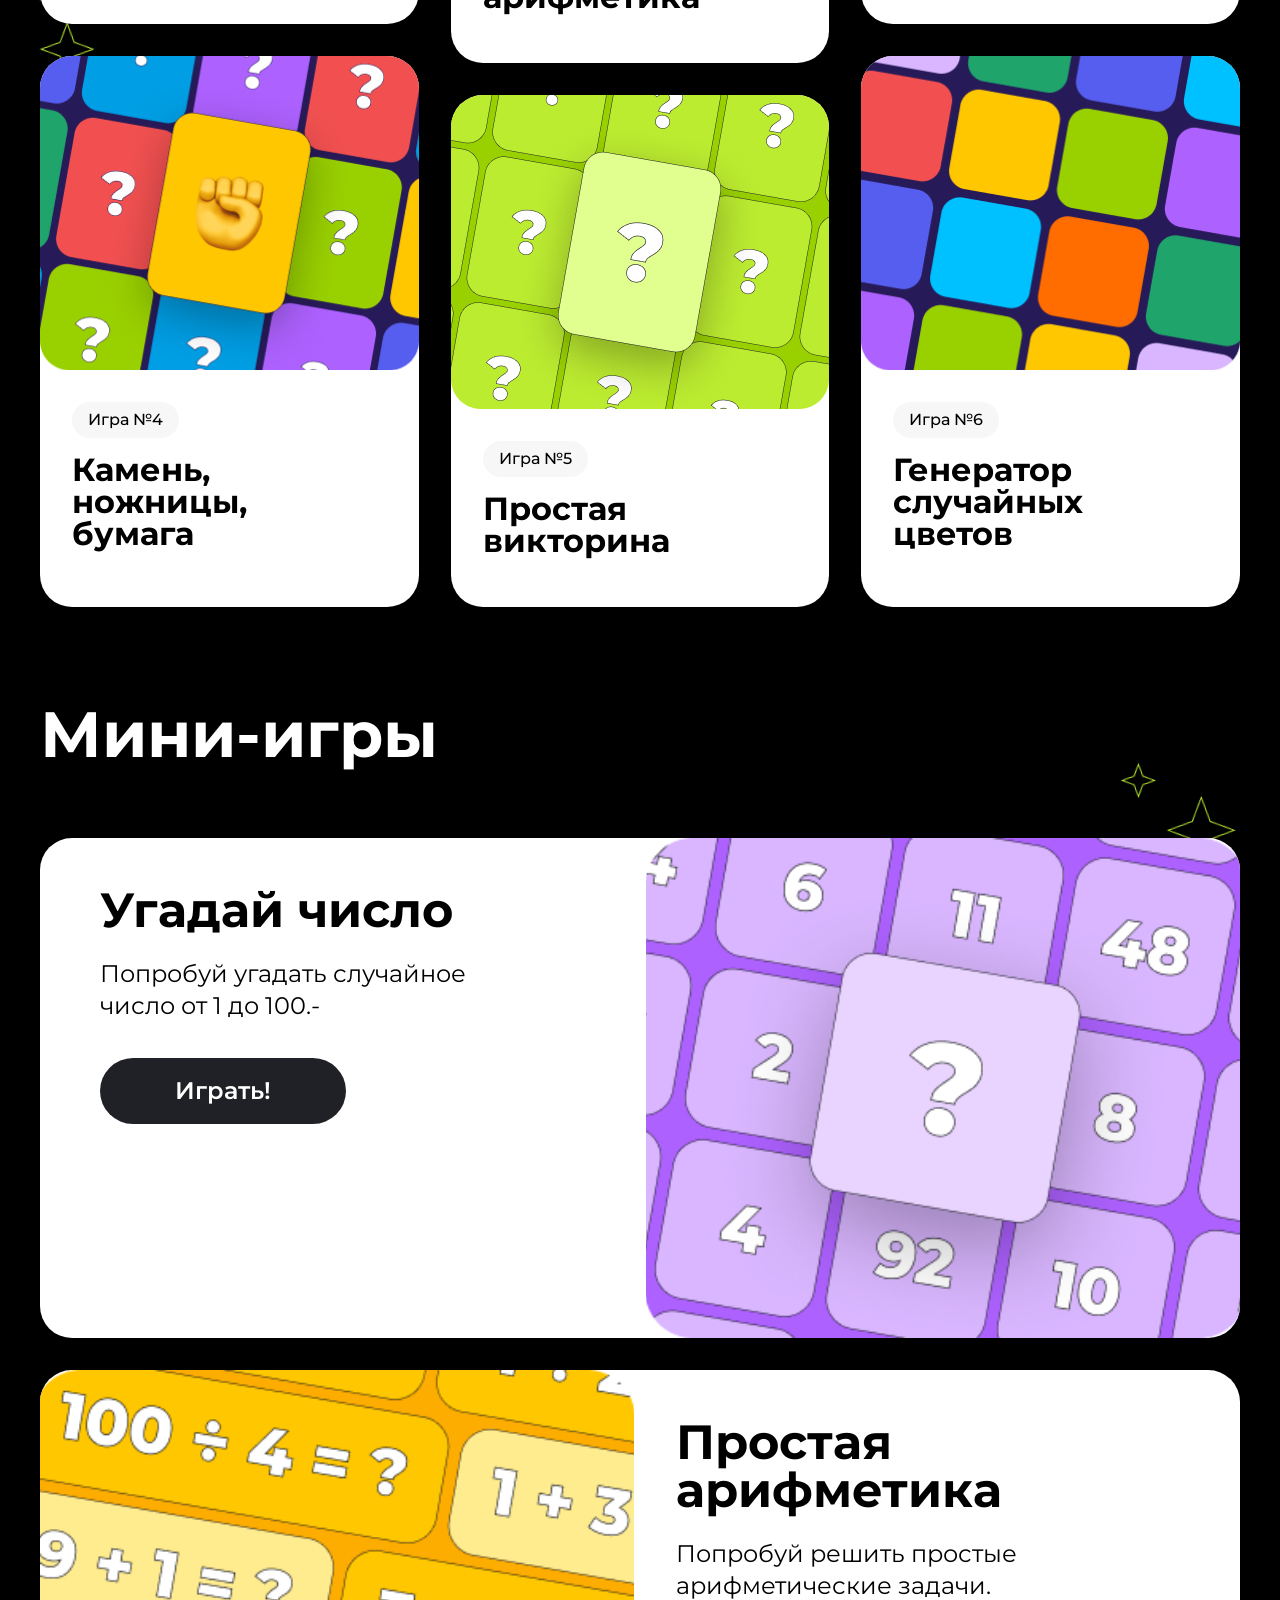
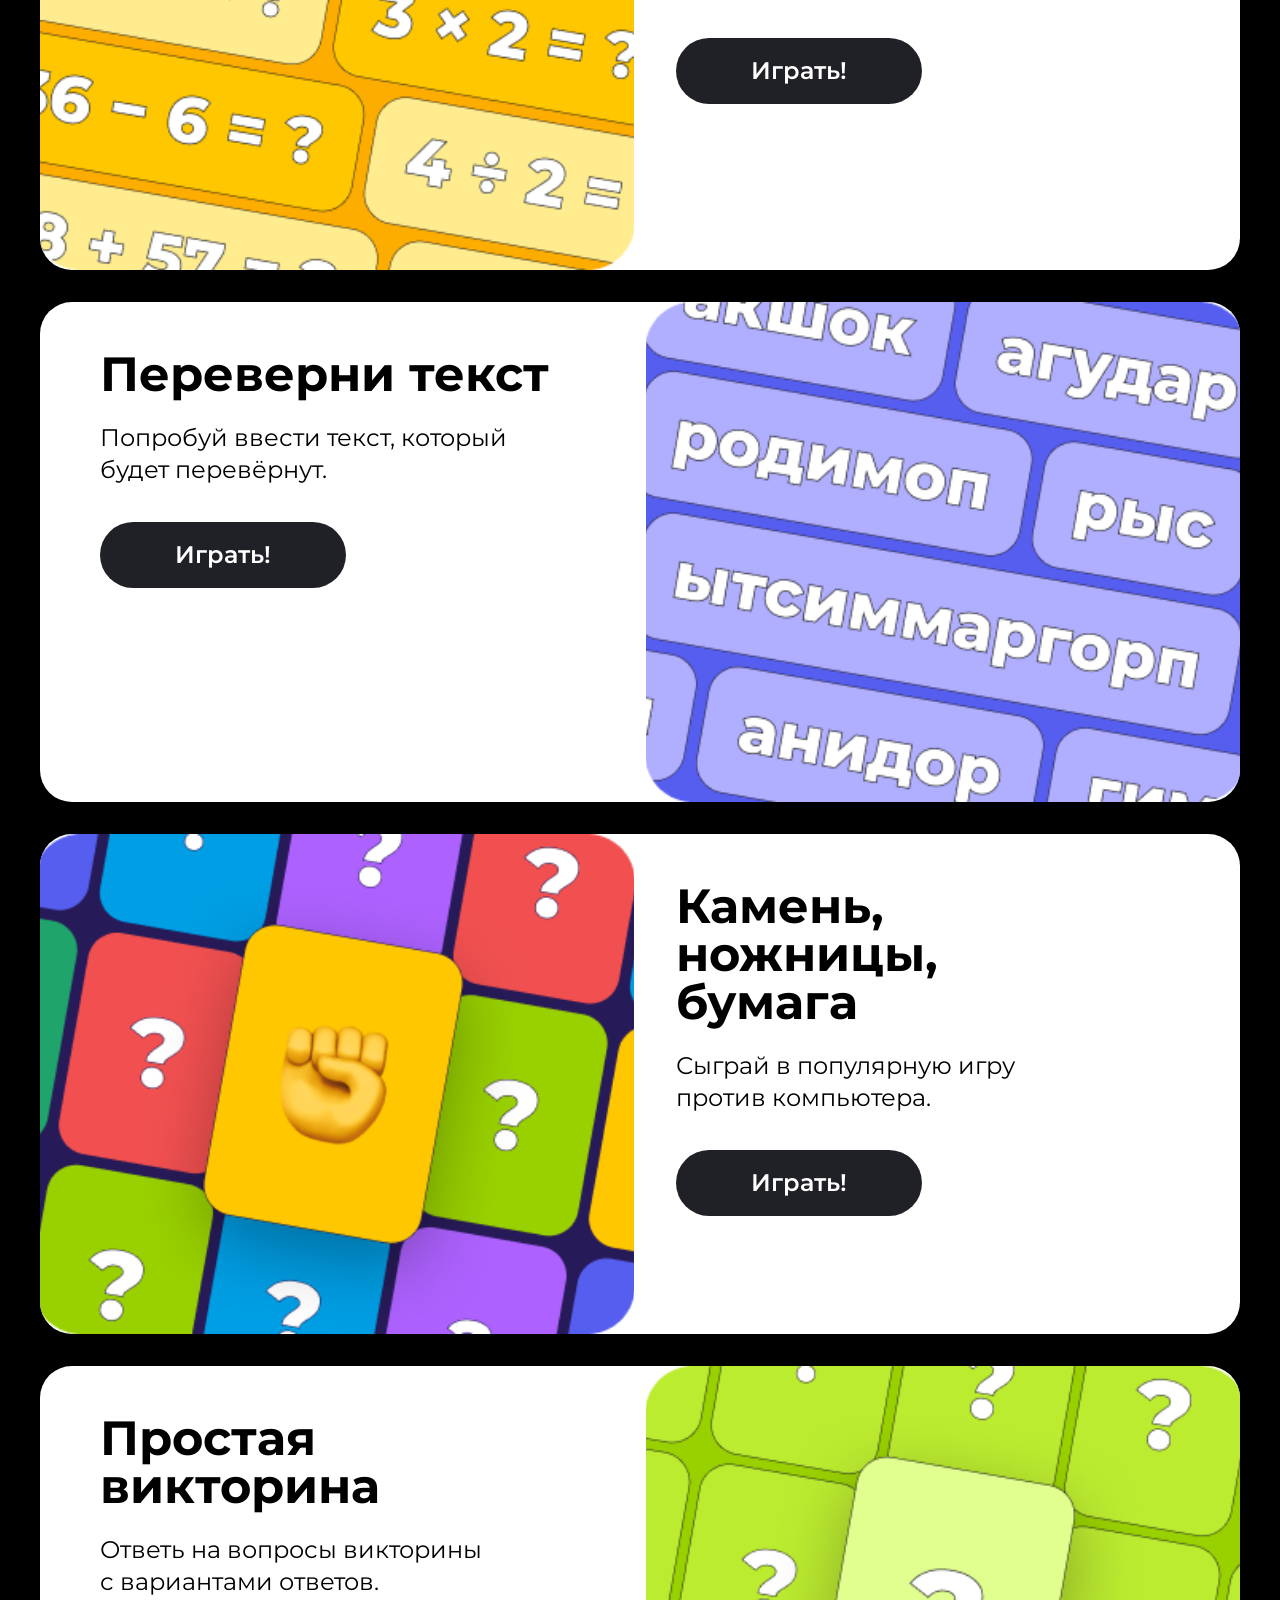
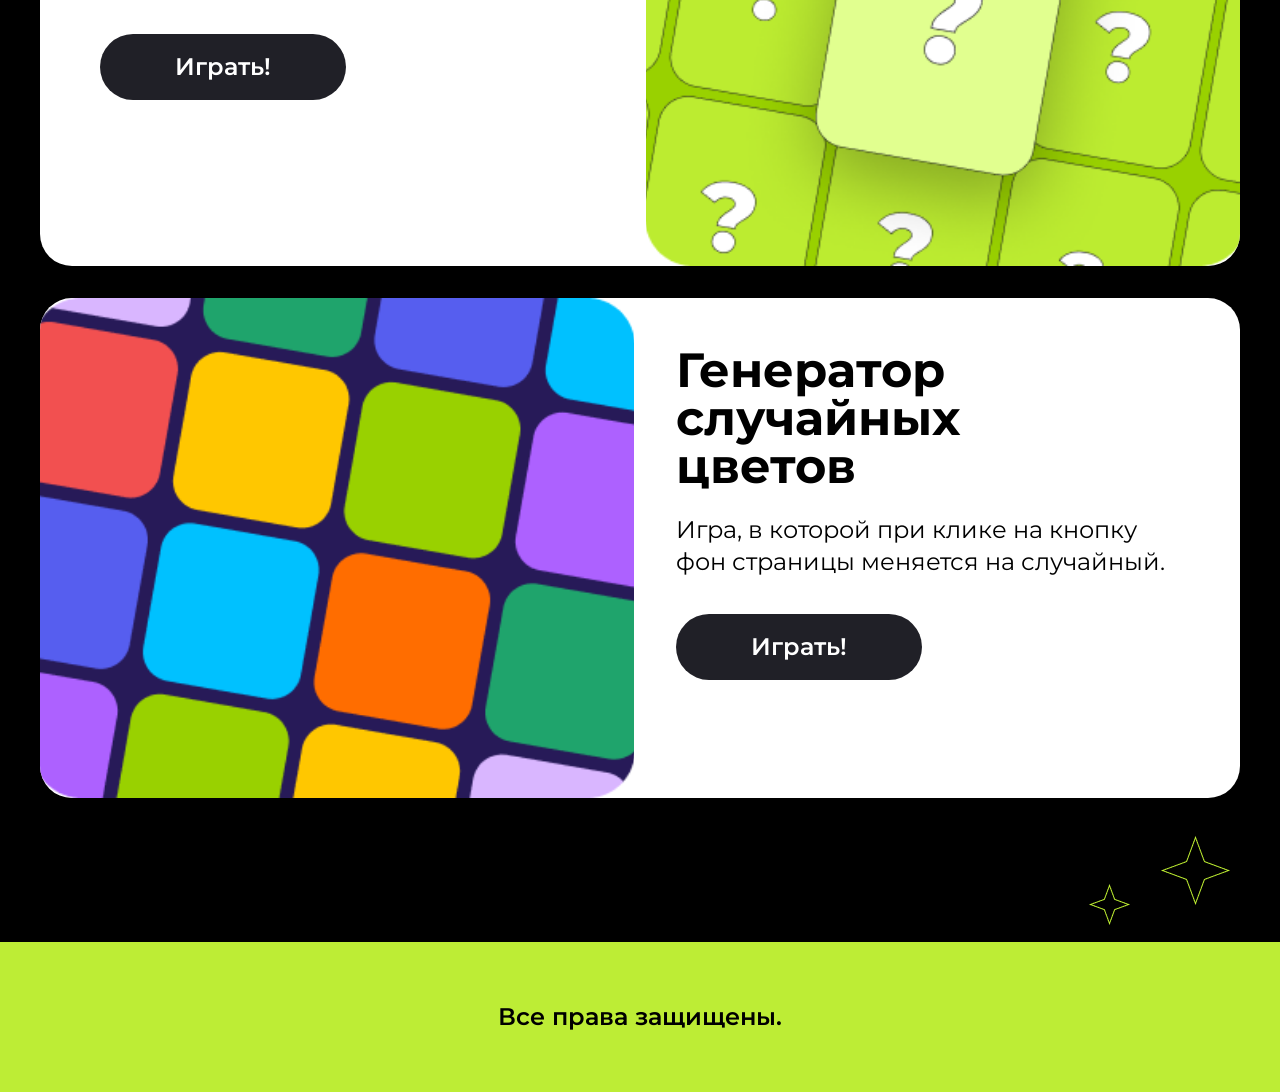
==== commit 63abe896: "создала файл для игр  js" ====
--- a/index.html
+++ b/index.html
@@ -426,7 +426,7 @@
                 <div class="game-card__info">
                   <h3 class="game-card__title">Угадай число</h3>
                   <p class="game-card__text">
-                    Попробуй угадать случайное<br />число от 1 до 100.
+                    Попробуй угадать случайное<br />число от 1 до 100.-
                   </p>
                   <span class="game-card__btn">Играть!</span>
                 </div>
@@ -530,5 +530,6 @@
         <p class="footer__text">Все права защищены.</p>
       </footer>
     </div>
+    <script src="games.js"></script>
   </body>
 </html>
--- a/style.css
+++ b/style.css
@@ -580,6 +580,9 @@
     padding-bottom: 16px;
     margin-top: 0; /* Сбрасываем лишний мобильный маржин */
   }
+  /*.marquee__inner {
+    animation: none;
+  }*/
   .marquee__line {
     padding: 0;
     margin: 0;
